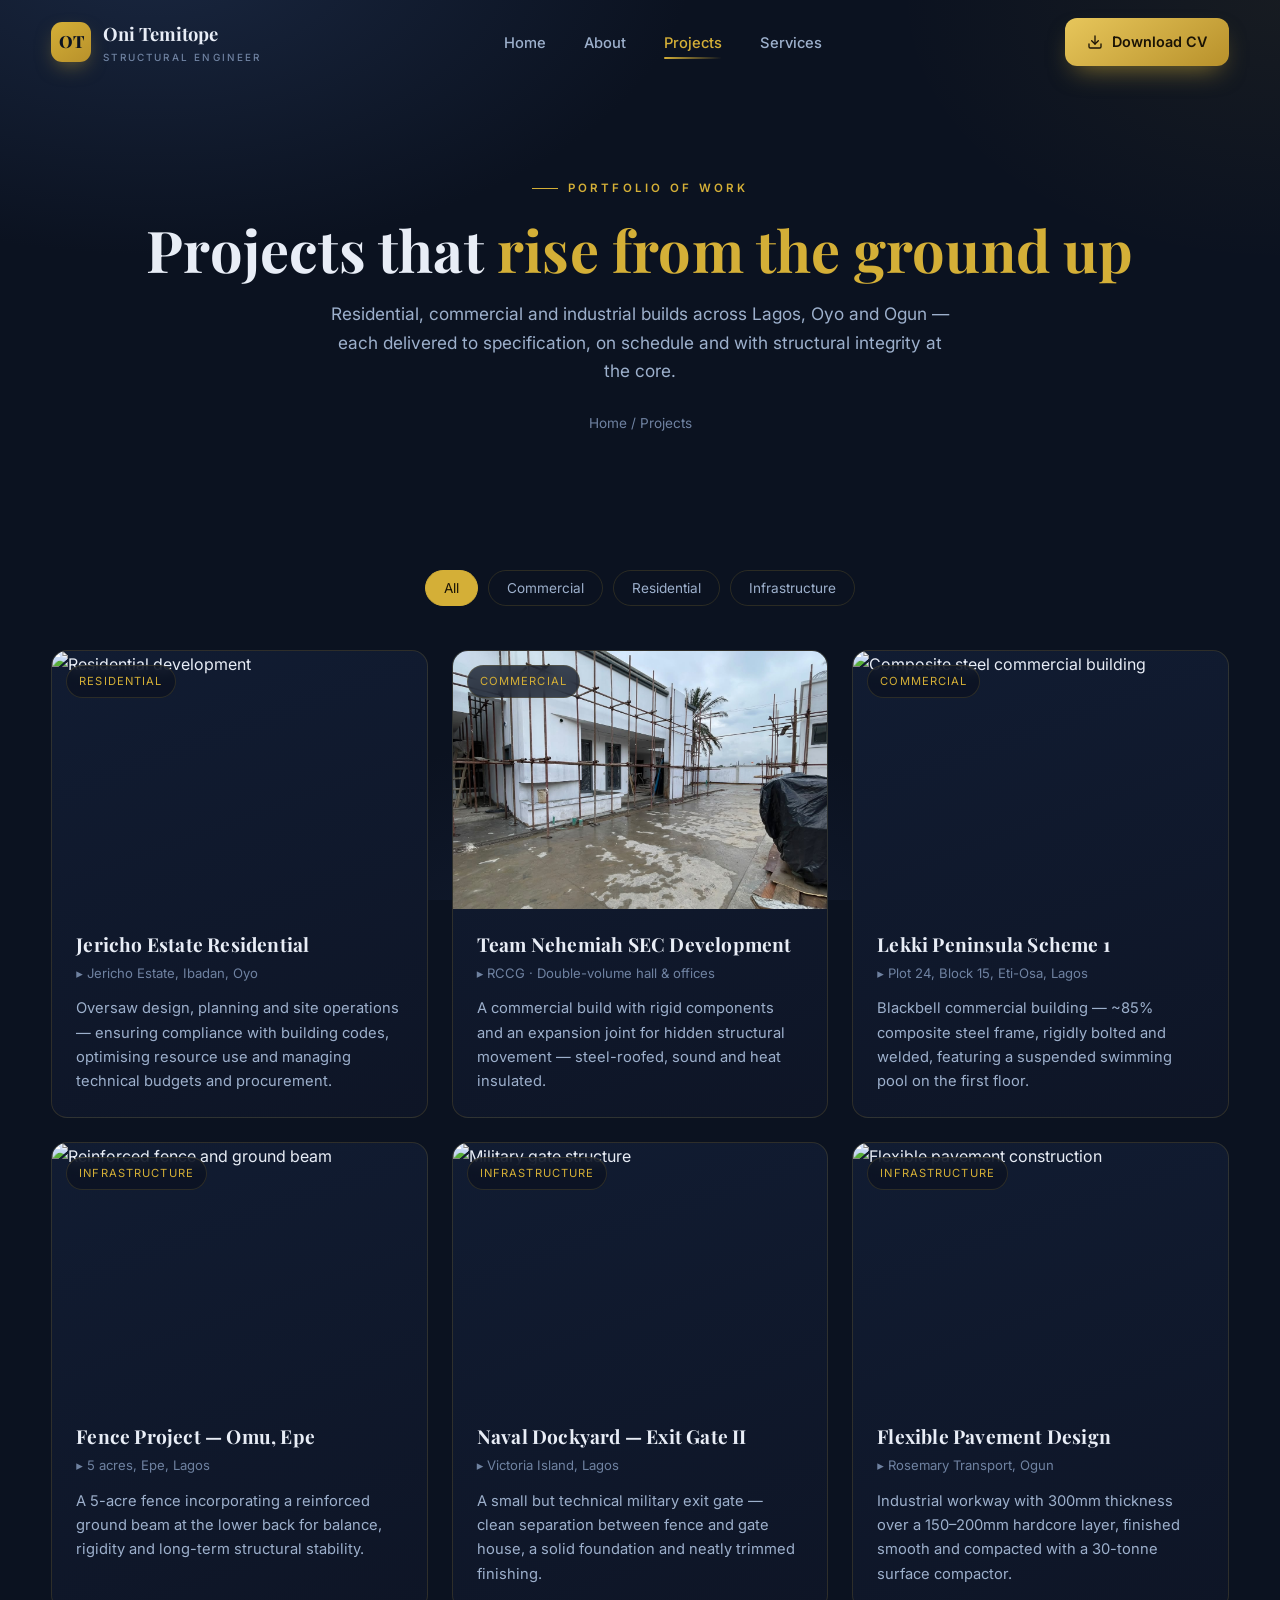
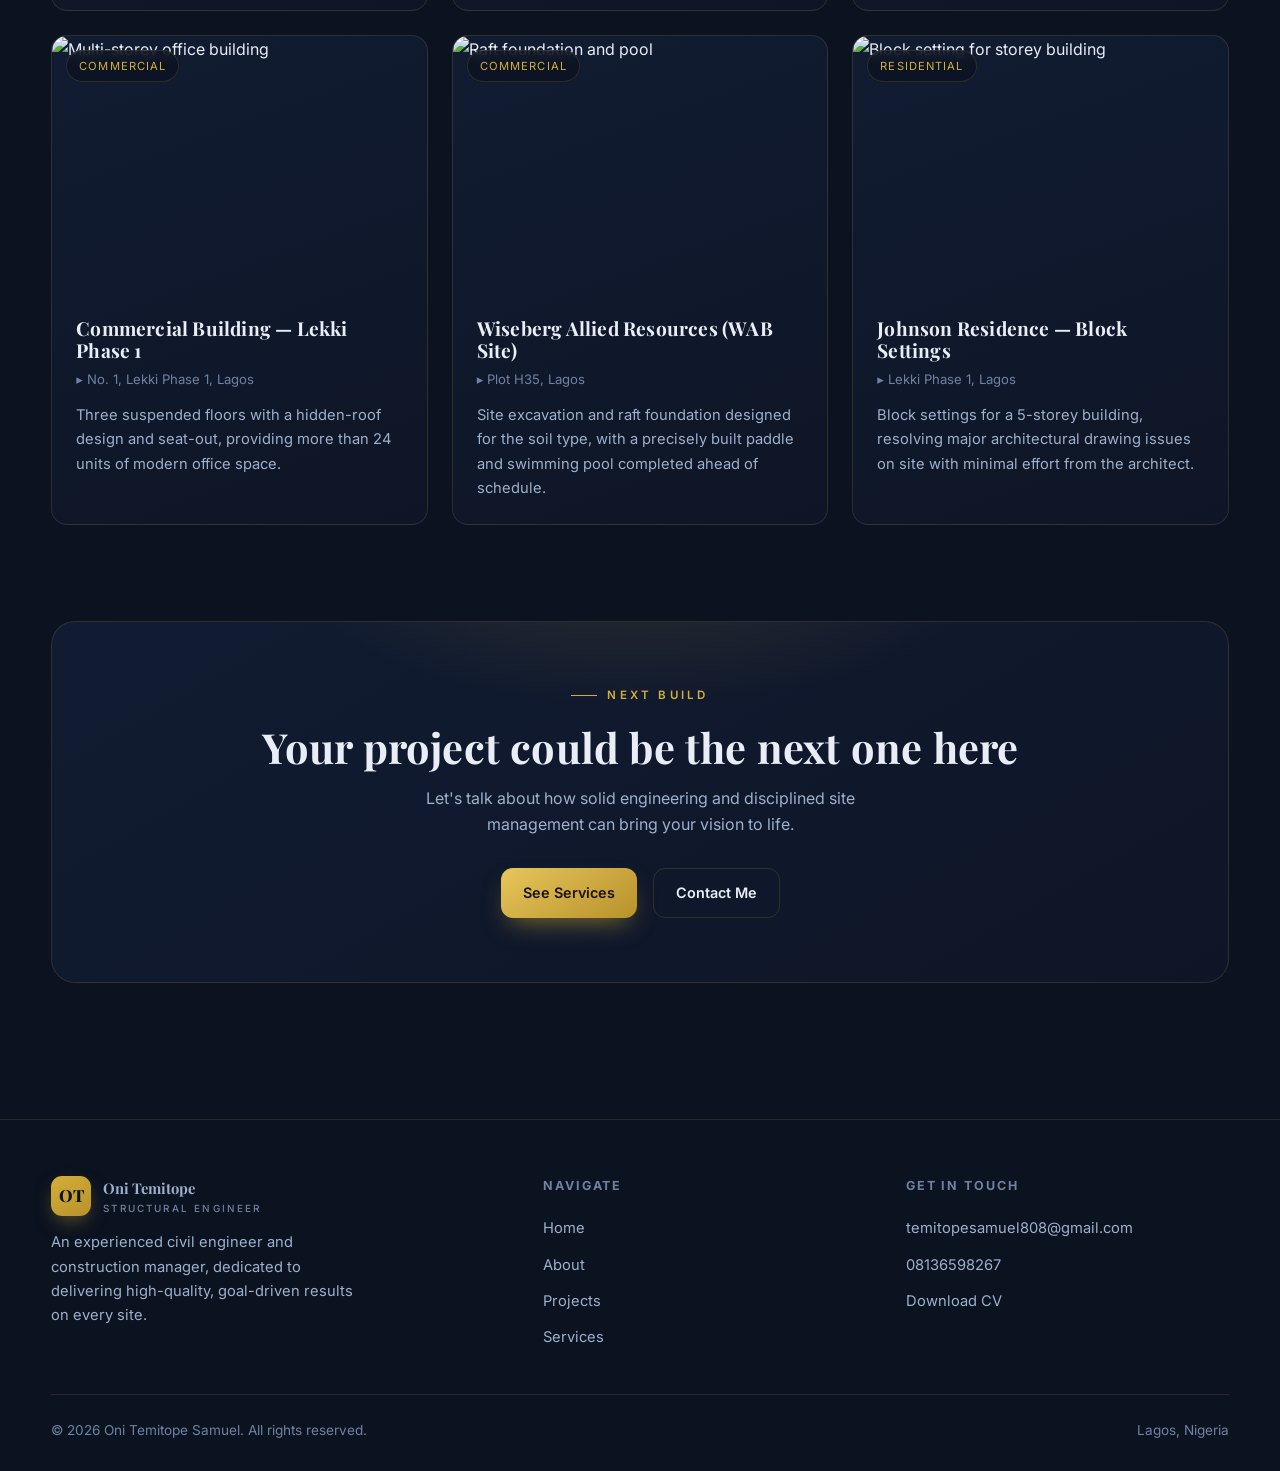
==== projects.html @ b6494498 "Initial commit" ====
<!DOCTYPE html>
<html lang="en">
<head>
<meta charset="UTF-8">
<meta name="viewport" content="width=device-width, initial-scale=1.0">
<title>Projects — Oni Temitope Samuel</title>
<meta name="description" content="Selected civil and structural engineering projects delivered by Oni Temitope Samuel across Lagos, Oyo and Ogun.">
<link rel="preconnect" href="https://fonts.googleapis.com">
<link rel="preconnect" href="https://fonts.gstatic.com" crossorigin>
<link href="https://fonts.googleapis.com/css2?family=Inter:wght@400;500;600;700&family=Playfair+Display:wght@600;700&display=swap" rel="stylesheet">
<link rel="stylesheet" href="css/style.css">
</head>
<body>

<header class="site-header">
  <div class="container nav">
    <a href="index.html" class="brand"><span class="mark">OT</span><span>Oni Temitope<small>Structural Engineer</small></span></a>
    <ul class="nav-links">
      <li><a href="index.html">Home</a></li>
      <li><a href="about.html">About</a></li>
      <li><a href="projects.html" class="active">Projects</a></li>
      <li><a href="services.html">Services</a></li>
    </ul>
    <div class="nav-cta">
      <a href="assets/Oni_Temitope_Samuel_CV.pdf" download class="btn btn-gold">
        <svg viewBox="0 0 24 24" fill="none" stroke="currentColor" stroke-width="2" stroke-linecap="round" stroke-linejoin="round"><path d="M21 15v4a2 2 0 0 1-2 2H5a2 2 0 0 1-2-2v-4"/><polyline points="7 10 12 15 17 10"/><line x1="12" y1="15" x2="12" y2="3"/></svg>
        <span class="btn-text">Download CV</span>
      </a>
      <button class="menu-toggle" aria-label="Menu"><svg viewBox="0 0 24 24" fill="none" stroke="currentColor" stroke-width="2" stroke-linecap="round"><line x1="3" y1="6" x2="21" y2="6"/><line x1="3" y1="12" x2="21" y2="12"/><line x1="3" y1="18" x2="21" y2="18"/></svg></button>
    </div>
  </div>
</header>

<!-- ===== Page hero ===== -->
<section class="page-hero">
  <div class="container reveal">
    <span class="eyebrow">Portfolio of Work</span>
    <h1>Projects that <span class="gold">rise from the ground up</span></h1>
    <p>Residential, commercial and industrial builds across Lagos, Oyo and Ogun — each delivered to specification, on schedule and with structural integrity at the core.</p>
    <div class="crumbs"><a href="index.html">Home</a> / Projects</div>
  </div>
</section>

<!-- ===== Filter + grid ===== -->
<section class="section" style="padding-top:10px">
  <div class="container">
    <div class="proj-filter reveal">
      <button class="active" data-filter="all">All</button>
      <button data-filter="commercial">Commercial</button>
      <button data-filter="residential">Residential</button>
      <button data-filter="infrastructure">Infrastructure</button>
    </div>

    <div class="proj-grid">
      <article class="proj reveal" data-cat="residential">
        <div class="thumb"><span class="cat">Residential</span><img src="https://images.unsplash.com/photo-1600585154340-be6161a56a0c?auto=format&fit=crop&w=700&q=80" alt="Residential development"></div>
        <div class="body">
          <h3>Jericho Estate Residential</h3>
          <div class="loc">▸ Jericho Estate, Ibadan, Oyo</div>
          <p>Oversaw design, planning and site operations — ensuring compliance with building codes, optimising resource use and managing technical budgets and procurement.</p>
        </div>
      </article>

      <article class="proj reveal" data-cat="commercial">
        <div class="thumb"><span class="cat">Commercial</span><img src="./assets/Prop3.jpeg" alt="Commercial hall development"></div>
        <div class="body">
          <h3>Team Nehemiah SEC Development</h3>
          <div class="loc">▸ RCCG · Double-volume hall &amp; offices</div>
          <p>A commercial build with rigid components and an expansion joint for hidden structural movement — steel-roofed, sound and heat insulated.</p>
        </div>
      </article>

      <article class="proj reveal" data-cat="commercial">
        <div class="thumb"><span class="cat">Commercial</span><img src="https://images.unsplash.com/photo-1479839672679-a46483c0e88c?auto=format&fit=crop&w=700&q=80" alt="Composite steel commercial building"></div>
        <div class="body">
          <h3>Lekki Peninsula Scheme 1</h3>
          <div class="loc">▸ Plot 24, Block 15, Eti-Osa, Lagos</div>
          <p>Blackbell commercial building — ~85% composite steel frame, rigidly bolted and welded, featuring a suspended swimming pool on the first floor.</p>
        </div>
      </article>

      <article class="proj reveal" data-cat="infrastructure">
        <div class="thumb"><span class="cat">Infrastructure</span><img src="https://images.unsplash.com/photo-1508450859948-4e04fabaa4ea?auto=format&fit=crop&w=700&q=80" alt="Reinforced fence and ground beam"></div>
        <div class="body">
          <h3>Fence Project — Omu, Epe</h3>
          <div class="loc">▸ 5 acres, Epe, Lagos</div>
          <p>A 5-acre fence incorporating a reinforced ground beam at the lower back for balance, rigidity and long-term structural stability.</p>
        </div>
      </article>

      <article class="proj reveal" data-cat="infrastructure">
        <div class="thumb"><span class="cat">Infrastructure</span><img src="https://images.unsplash.com/photo-1600585152220-90363fe7e115?auto=format&fit=crop&w=700&q=80" alt="Military gate structure"></div>
        <div class="body">
          <h3>Naval Dockyard — Exit Gate II</h3>
          <div class="loc">▸ Victoria Island, Lagos</div>
          <p>A small but technical military exit gate — clean separation between fence and gate house, a solid foundation and neatly trimmed finishing.</p>
        </div>
      </article>

      <article class="proj reveal" data-cat="infrastructure">
        <div class="thumb"><span class="cat">Infrastructure</span><img src="https://images.unsplash.com/photo-1621905251189-08b45d6a269e?auto=format&fit=crop&w=700&q=80" alt="Flexible pavement construction"></div>
        <div class="body">
          <h3>Flexible Pavement Design</h3>
          <div class="loc">▸ Rosemary Transport, Ogun</div>
          <p>Industrial workway with 300mm thickness over a 150–200mm hardcore layer, finished smooth and compacted with a 30-tonne surface compactor.</p>
        </div>
      </article>

      <article class="proj reveal" data-cat="commercial">
        <div class="thumb"><span class="cat">Commercial</span><img src="https://images.unsplash.com/photo-1497366216548-37526070297c?auto=format&fit=crop&w=700&q=80" alt="Multi-storey office building"></div>
        <div class="body">
          <h3>Commercial Building — Lekki Phase 1</h3>
          <div class="loc">▸ No. 1, Lekki Phase 1, Lagos</div>
          <p>Three suspended floors with a hidden-roof design and seat-out, providing more than 24 units of modern office space.</p>
        </div>
      </article>

      <article class="proj reveal" data-cat="commercial">
        <div class="thumb"><span class="cat">Commercial</span><img src="https://images.unsplash.com/photo-1541976076758-347942db1970?auto=format&fit=crop&w=700&q=80" alt="Raft foundation and pool"></div>
        <div class="body">
          <h3>Wiseberg Allied Resources (WAB Site)</h3>
          <div class="loc">▸ Plot H35, Lagos</div>
          <p>Site excavation and raft foundation designed for the soil type, with a precisely built paddle and swimming pool completed ahead of schedule.</p>
        </div>
      </article>

      <article class="proj reveal" data-cat="residential">
        <div class="thumb"><span class="cat">Residential</span><img src="https://images.unsplash.com/photo-1523217582562-09d0def993a6?auto=format&fit=crop&w=700&q=80" alt="Block setting for storey building"></div>
        <div class="body">
          <h3>Johnson Residence — Block Settings</h3>
          <div class="loc">▸ Lekki Phase 1, Lagos</div>
          <p>Block settings for a 5-storey building, resolving major architectural drawing issues on site with minimal effort from the architect.</p>
        </div>
      </article>
    </div>
  </div>
</section>

<!-- ===== CTA ===== -->
<section class="section" style="padding-top:0">
  <div class="container">
    <div class="cta-band reveal">
      <span class="eyebrow" style="justify-content:center;display:flex">Next Build</span>
      <h2>Your project could be the next one here</h2>
      <p>Let's talk about how solid engineering and disciplined site management can bring your vision to life.</p>
      <div class="cta-actions">
        <a href="services.html" class="btn btn-gold">See Services</a>
        <a href="mailto:temitopesamuel808@gmail.com" class="btn btn-ghost">Contact Me</a>
      </div>
    </div>
  </div>
</section>

<footer class="site-footer">
  <div class="container">
    <div class="footer-grid">
      <div class="footer-about">
        <a href="index.html" class="brand"><span class="mark">OT</span><span>Oni Temitope<small>Structural Engineer</small></span></a>
        <p>An experienced civil engineer and construction manager, dedicated to delivering high-quality, goal-driven results on every site.</p>
      </div>
      <div><h5>Navigate</h5><ul><li><a href="index.html">Home</a></li><li><a href="about.html">About</a></li><li><a href="projects.html">Projects</a></li><li><a href="services.html">Services</a></li></ul></div>
      <div><h5>Get in touch</h5><ul><li><a href="mailto:temitopesamuel808@gmail.com">temitopesamuel808@gmail.com</a></li><li><a href="tel:08136598267">08136598267</a></li><li><a href="assets/Oni_Temitope_Samuel_CV.pdf" download>Download CV</a></li></ul></div>
    </div>
    <div class="footer-bottom"><span>&copy; <span class="year"></span> Oni Temitope Samuel. All rights reserved.</span><span>Lagos, Nigeria</span></div>
  </div>
</footer>

<script src="js/main.js"></script>
</body>
</html>
---- css/style.css ----
:root{
  --slate-900:#0b1220;
  --slate-850:#0e1526;
  --slate-800:#111c32;
  --slate-700:#17233d;
  --slate-600:#1f2f4d;
  --line:rgba(212,175,55,.16);
  --gold:#d4af37;
  --gold-soft:#e7c65b;
  --gold-deep:#b8912b;
  --text:#e8edf6;
  --muted:#9db0cc;
  --muted-2:#6f82a1;
  --white:#ffffff;
  --radius:16px;
  --shadow:0 20px 50px -20px rgba(0,0,0,.7);
  --maxw:1180px;
  --ease:cubic-bezier(.22,.61,.36,1);
}
*{margin:0;padding:0;box-sizing:border-box}
html{scroll-behavior:smooth}
body{
  font-family:'Inter',system-ui,-apple-system,Segoe UI,Roboto,Helvetica,Arial,sans-serif;
  background:var(--slate-900);
  color:var(--text);
  line-height:1.65;
  overflow-x:hidden;
  -webkit-font-smoothing:antialiased;
}
body::before{
  content:"";position:fixed;inset:0;z-index:-2;
  background:
    radial-gradient(900px 500px at 12% -5%,rgba(31,47,77,.7),transparent 60%),
    radial-gradient(700px 480px at 100% 0%,rgba(212,175,55,.06),transparent 55%),
    radial-gradient(800px 600px at 50% 120%,rgba(23,35,61,.8),transparent 60%),
    var(--slate-900);
}
h1,h2,h3,h4{font-family:'Playfair Display',Georgia,serif;font-weight:700;line-height:1.15;letter-spacing:.2px}
a{text-decoration:none;color:inherit}
img{max-width:100%;display:block}
.container{width:min(var(--maxw),92%);margin-inline:auto}
.gold{color:var(--gold)}
.section{padding:96px 0}
.eyebrow{
  display:inline-flex;align-items:center;gap:10px;
  font-family:'Inter',sans-serif;font-size:.72rem;font-weight:600;
  letter-spacing:.28em;text-transform:uppercase;color:var(--gold);
  margin-bottom:18px;
}
.eyebrow::before{content:"";width:26px;height:1px;background:var(--gold)}
.section-title{font-size:clamp(1.8rem,4vw,2.7rem);margin-bottom:16px}
.section-lead{color:var(--muted);max-width:640px;font-size:1.02rem}

/* ---------- Header ---------- */
.site-header{
  position:fixed;top:0;left:0;right:0;z-index:100;
  transition:background .4s var(--ease),backdrop-filter .4s,border-color .4s,padding .4s;
  border-bottom:1px solid transparent;padding:18px 0;
}
.site-header.scrolled{
  background:rgba(11,18,32,.82);backdrop-filter:blur(14px);
  border-bottom:1px solid var(--line);padding:12px 0;
}
.nav{display:flex;align-items:center;justify-content:space-between;gap:24px}
.brand{display:flex;align-items:center;gap:12px;font-family:'Playfair Display',serif;font-weight:700;font-size:1.15rem}
.brand .mark{
  width:40px;height:40px;border-radius:11px;display:grid;place-items:center;
  background:linear-gradient(145deg,var(--gold),var(--gold-deep));
  color:var(--slate-900);font-weight:800;font-size:1.05rem;
  box-shadow:0 8px 20px -6px rgba(212,175,55,.5);
}
.brand small{display:block;font-family:'Inter',sans-serif;font-weight:500;font-size:.62rem;letter-spacing:.22em;text-transform:uppercase;color:var(--muted-2)}
.nav-links{display:flex;align-items:center;gap:6px;list-style:none}
.nav-links a{
  position:relative;padding:9px 16px;font-size:.92rem;font-weight:500;color:var(--muted);
  border-radius:10px;transition:color .25s;
}
.nav-links a:hover{color:var(--text)}
.nav-links a.active{color:var(--gold)}
.nav-links a.active::after{
  content:"";position:absolute;left:16px;right:16px;bottom:2px;height:2px;
  background:linear-gradient(90deg,var(--gold),transparent);border-radius:2px;
}
.nav-cta{display:flex;align-items:center;gap:14px}
.btn{
  display:inline-flex;align-items:center;gap:9px;cursor:pointer;border:none;
  font-family:'Inter',sans-serif;font-weight:600;font-size:.9rem;
  padding:12px 22px;border-radius:12px;transition:transform .25s var(--ease),box-shadow .3s,background .3s;
}
.btn svg{width:16px;height:16px}
.btn-gold{background:linear-gradient(145deg,var(--gold-soft),var(--gold-deep));color:#1a1305;box-shadow:0 12px 26px -10px rgba(212,175,55,.6)}
.btn-gold:hover{transform:translateY(-2px);box-shadow:0 18px 36px -12px rgba(212,175,55,.75)}
.btn-ghost{background:transparent;color:var(--text);border:1px solid var(--line)}
.btn-ghost:hover{border-color:var(--gold);color:var(--gold);transform:translateY(-2px)}
.menu-toggle{display:none;background:none;border:none;color:var(--text);cursor:pointer;padding:6px}
.menu-toggle svg{width:26px;height:26px}

/* ---------- Hero ---------- */
.hero {
  position: relative;
  padding: 180px 0 110px;
  overflow: hidden;
  /* Set the structural site image as the section background */
  background: url("https://images.unsplash.com/photo-1541888946425-d81bb19240f5?auto=format&fit=crop&w=1920&q=80") center/cover no-repeat;
}

/* Dark overlay to ensure text contrast over the background image */
.hero::before {
  content: "";
  position: absolute;
  inset: 0;
  background: rgba(11, 18, 32, 0.85); 
  z-index: 1;
}

.hero-grid {
  position: relative;
  z-index: 2;
  display: grid;
  grid-template-columns: 1.15fr .85fr;
  gap: 56px;
  align-items: center;
}

.hero h1 { font-size: clamp(2.4rem, 6vw, 4.2rem); margin-bottom: 22px; }
.hero h1 .line { display: block; }
.hero-lead { color: var(--muted); font-size: 1.1rem; max-width: 520px; margin-bottom: 34px; }
.hero-actions { display: flex; flex-wrap: wrap; gap: 16px; margin-bottom: 40px; }
.hero-stats { display: flex; gap: 38px; flex-wrap: wrap; }
.stat .num { font-family: 'Playfair Display', serif; font-size: 2rem; color: var(--gold); line-height: 1; }
.stat .lbl { font-size: .8rem; color: var(--muted-2); letter-spacing: .05em; margin-top: 4px; }

.hero-visual { position: relative; }
.hero-card {
  position: relative;
  border-radius: 20px;
  overflow: hidden;
  border: 1px solid var(--line);
  box-shadow: var(--shadow);
  aspect-ratio: 4/5;
  background: rgba(11, 18, 32, 0.4); /* Placeholder visual container */
}

.hero-card img {
  width: 100%;
  height: 100%;
  object-fit: cover;
  filter: saturate(1.05) contrast(1.02);
}

.hero-card::after {
  content: "";
  position: absolute;
  inset: 0;
  background: linear-gradient(180deg, transparent 40%, rgba(11, 18, 32, .75));
}

.hero-badge {
  position: absolute;
  bottom: 22px;
  left: 22px;
  right: 22px;
  z-index: 2;
  background: rgba(11, 18, 32, .6);
  backdrop-filter: blur(8px);
  border: 1px solid var(--line);
  border-radius: 14px;
  padding: 16px 18px;
  display: flex;
  align-items: center;
  gap: 14px;
}

.hero-badge .dot {
  width: 10px;
  height: 10px;
  border-radius: 50%;
  background: var(--gold);
  box-shadow: 0 0 0 4px rgba(212, 175, 55, .2);
}

.hero-badge b { font-family: 'Playfair Display', serif; }
.hero-badge span { font-size: .8rem; color: var(--muted); }

.hero-float {
  position: absolute;
  top: -18px;
  right: -14px;
  background: linear-gradient(145deg, var(--gold-soft), var(--gold-deep));
  color: #1a1305;
  padding: 14px 18px;
  border-radius: 14px;
  font-weight: 700;
  box-shadow: 0 16px 30px -12px rgba(212, 175, 55, .6);
  z-index: 3;
}

.hero-float small {
  display: block;
  font-family: 'Inter';
  font-weight: 600;
  font-size: .62rem;
  letter-spacing: .15em;
  text-transform: uppercase;
  opacity: .75;
}

.page-hero { padding: 170px 0 90px; text-align: center; position: relative; }
.page-hero .eyebrow { justify-content: center; }
.page-hero h1 { font-size: clamp(2.2rem, 5.5vw, 3.6rem); margin-bottom: 18px; }
.page-hero p { color: var(--muted); max-width: 620px; margin: 0 auto; font-size: 1.08rem; }
.crumbs { margin-top: 26px; font-size: .85rem; color: var(--muted-2); }
.crumbs a:hover { color: var(--gold); }
/* ---------- Gallery ---------- */
.gallery{display:grid;grid-template-columns:repeat(4,1fr);gap:16px;margin-top:44px}
.gallery figure{position:relative;border-radius:14px;overflow:hidden;border:1px solid var(--line);cursor:pointer}
.gallery figure img{width:100%;height:100%;object-fit:cover;transition:transform .6s var(--ease)}
.gallery figure:hover img{transform:scale(1.08)}
.gallery figure::after{content:"";position:absolute;inset:0;background:linear-gradient(180deg,transparent 45%,rgba(11,18,32,.82))}
.gallery figcaption{position:absolute;left:16px;bottom:14px;z-index:2;font-size:.85rem;font-weight:600}
.gallery figcaption small{display:block;font-weight:400;color:var(--gold);font-size:.7rem;letter-spacing:.12em;text-transform:uppercase}
.gallery .tall{grid-row:span 2}
.gallery .wide{grid-column:span 2}

/* ---------- Feature cards ---------- */
.feature-head{display:flex;justify-content:space-between;align-items:flex-end;gap:24px;flex-wrap:wrap}
.grid-3{display:grid;grid-template-columns:repeat(3,1fr);gap:24px;margin-top:44px}
.grid-2{display:grid;grid-template-columns:repeat(2,1fr);gap:24px;margin-top:44px}
.card{
  background:linear-gradient(160deg,var(--slate-800),var(--slate-850));
  border:1px solid var(--line);border-radius:var(--radius);padding:30px;
  transition:transform .35s var(--ease),border-color .35s,box-shadow .35s;position:relative;overflow:hidden;
}
.card::before{content:"";position:absolute;top:0;left:0;right:0;height:2px;background:linear-gradient(90deg,var(--gold),transparent);opacity:0;transition:opacity .35s}
.card:hover{transform:translateY(-6px);border-color:rgba(212,175,55,.4);box-shadow:var(--shadow)}
.card:hover::before{opacity:1}
.card .ic{width:52px;height:52px;border-radius:13px;display:grid;place-items:center;background:rgba(212,175,55,.1);border:1px solid var(--line);margin-bottom:20px}
.card .ic svg{width:26px;height:26px;stroke:var(--gold)}
.card h3{font-size:1.25rem;margin-bottom:10px}
.card p{color:var(--muted);font-size:.95rem}
.card .num-tag{font-family:'Playfair Display',serif;font-size:2.4rem;color:rgba(212,175,55,.25);position:absolute;top:18px;right:24px}

/* ---------- About ---------- */
.about-split{display:grid;grid-template-columns:.9fr 1.1fr;gap:56px;align-items:center}
.about-img{position:relative;border-radius:20px;overflow:hidden;border:1px solid var(--line);box-shadow:var(--shadow)}
.about-img img{width:100%;aspect-ratio:3/4;object-fit:cover}
.about-frame{position:absolute;inset:16px;border:1px solid rgba(212,175,55,.35);border-radius:14px;pointer-events:none}
.timeline{position:relative;margin-top:44px;padding-left:30px}
.timeline::before{content:"";position:absolute;left:7px;top:6px;bottom:6px;width:2px;background:linear-gradient(180deg,var(--gold),transparent)}
.tl-item{position:relative;padding-bottom:32px}
.tl-item:last-child{padding-bottom:0}
.tl-item::before{content:"";position:absolute;left:-30px;top:5px;width:16px;height:16px;border-radius:50%;background:var(--slate-900);border:3px solid var(--gold)}
.tl-item .role{font-family:'Playfair Display',serif;font-size:1.15rem}
.tl-item .org{color:var(--gold);font-size:.9rem;font-weight:600;margin:2px 0 2px}
.tl-item .date{color:var(--muted-2);font-size:.8rem;letter-spacing:.05em;margin-bottom:8px}
.tl-item p{color:var(--muted);font-size:.93rem}
.skill-list{list-style:none;margin-top:24px;display:grid;gap:18px}
.skill-list li{}
.skill-list .top{display:flex;justify-content:space-between;font-size:.9rem;margin-bottom:7px}
.skill-list .top b{font-weight:600}
.skill-list .top span{color:var(--gold)}
.bar{height:7px;border-radius:6px;background:var(--slate-700);overflow:hidden}
.bar i{display:block;height:100%;border-radius:6px;background:linear-gradient(90deg,var(--gold-deep),var(--gold-soft));width:0;transition:width 1.3s var(--ease)}
.tag-row{display:flex;flex-wrap:wrap;gap:10px;margin-top:22px}
.tag{padding:8px 15px;border-radius:20px;background:rgba(212,175,55,.08);border:1px solid var(--line);font-size:.82rem;color:var(--muted)}

/* ---------- Projects ---------- */
.proj-filter{display:flex;flex-wrap:wrap;gap:10px;margin-top:36px;justify-content:center}
.proj-filter button{background:transparent;border:1px solid var(--line);color:var(--muted);padding:9px 18px;border-radius:22px;font-size:.85rem;cursor:pointer;font-family:'Inter';transition:all .25s}
.proj-filter button.active,.proj-filter button:hover{background:var(--gold);color:#1a1305;border-color:var(--gold)}
.proj-grid{display:grid;grid-template-columns:repeat(3,1fr);gap:24px;margin-top:44px}
.proj{background:linear-gradient(160deg,var(--slate-800),var(--slate-850));border:1px solid var(--line);border-radius:var(--radius);overflow:hidden;transition:transform .35s var(--ease),box-shadow .35s,border-color .35s}
.proj:hover{transform:translateY(-6px);box-shadow:var(--shadow);border-color:rgba(212,175,55,.4)}
.proj .thumb{position:relative;aspect-ratio:16/11;overflow:hidden}
.proj .thumb img{width:100%;height:100%;object-fit:cover;transition:transform .6s var(--ease)}
.proj:hover .thumb img{transform:scale(1.08)}
.proj .thumb .cat{position:absolute;top:14px;left:14px;background:rgba(11,18,32,.75);backdrop-filter:blur(6px);border:1px solid var(--line);color:var(--gold);font-size:.7rem;letter-spacing:.1em;text-transform:uppercase;padding:6px 12px;border-radius:20px}
.proj .body{padding:24px}
.proj h3{font-size:1.2rem;margin-bottom:8px}
.proj .loc{color:var(--muted-2);font-size:.82rem;display:flex;align-items:center;gap:6px;margin-bottom:12px}
.proj p{color:var(--muted);font-size:.92rem}

/* ---------- CTA band ---------- */
.cta-band{position:relative;border-radius:24px;overflow:hidden;padding:64px 48px;text-align:center;border:1px solid var(--line);background:linear-gradient(150deg,var(--slate-800),var(--slate-850))}
.cta-band::before{content:"";position:absolute;inset:0;background:radial-gradient(600px 260px at 50% -20%,rgba(212,175,55,.14),transparent 60%)}
.cta-band>*{position:relative}
.cta-band h2{font-size:clamp(1.8rem,4vw,2.6rem);margin-bottom:14px}
.cta-band p{color:var(--muted);max-width:520px;margin:0 auto 30px}
.cta-actions{display:flex;gap:16px;justify-content:center;flex-wrap:wrap}

/* ---------- Contact ---------- */
.contact-grid{display:grid;grid-template-columns:repeat(3,1fr);gap:20px;margin-top:44px}
.contact-card{background:linear-gradient(160deg,var(--slate-800),var(--slate-850));border:1px solid var(--line);border-radius:var(--radius);padding:28px;text-align:center}
.contact-card .ic{width:52px;height:52px;border-radius:50%;display:grid;place-items:center;background:rgba(212,175,55,.1);margin:0 auto 16px}
.contact-card .ic svg{width:24px;height:24px;stroke:var(--gold)}
.contact-card h4{font-family:'Inter';font-size:.78rem;letter-spacing:.15em;text-transform:uppercase;color:var(--muted-2);margin-bottom:8px}
.contact-card a,.contact-card p{color:var(--text);font-size:.95rem;word-break:break-word}
.contact-card a:hover{color:var(--gold)}

/* ---------- Footer ---------- */
.site-footer{border-top:1px solid var(--line);padding:56px 0 30px;margin-top:40px}
.footer-grid{display:grid;grid-template-columns:1.4fr 1fr 1fr;gap:40px}
.footer-grid h5{font-family:'Inter';font-size:.78rem;letter-spacing:.15em;text-transform:uppercase;color:var(--muted-2);margin-bottom:18px}
.footer-grid ul{list-style:none;display:grid;gap:10px}
.footer-grid a{color:var(--muted);font-size:.92rem}
.footer-grid a:hover{color:var(--gold)}
.footer-about p{color:var(--muted);font-size:.92rem;max-width:320px;margin-top:14px}
.footer-bottom{display:flex;justify-content:space-between;align-items:center;gap:16px;flex-wrap:wrap;margin-top:44px;padding-top:24px;border-top:1px solid var(--line);color:var(--muted-2);font-size:.85rem}

/* ---------- Reveal animation ---------- */
.reveal{opacity:0;transform:translateY(28px);transition:opacity .7s var(--ease),transform .7s var(--ease)}
.reveal.in{opacity:1;transform:none}

/* ---------- Lightbox ---------- */
.lightbox{position:fixed;inset:0;z-index:200;background:rgba(6,10,18,.94);display:none;align-items:center;justify-content:center;padding:30px}
.lightbox.open{display:flex}
.lightbox img{max-width:92%;max-height:88%;border-radius:14px;border:1px solid var(--line)}
.lightbox .close{position:absolute;top:24px;right:30px;color:var(--text);background:none;border:none;font-size:2rem;cursor:pointer}

/* ---------- Responsive ---------- */
@media(max-width:960px){
  .hero-grid,.about-split{grid-template-columns:1fr;gap:40px}
  .hero-visual{max-width:420px;margin:0 auto}
  .grid-3,.proj-grid,.contact-grid,.gallery{grid-template-columns:repeat(2,1fr)}
  .footer-grid{grid-template-columns:1fr 1fr}
  .nav-links{
    position:fixed;inset:0 0 0 auto;width:min(300px,80%);flex-direction:column;
    align-items:flex-start;gap:6px;background:var(--slate-850);padding:100px 24px 40px;
    border-left:1px solid var(--line);transform:translateX(105%);transition:transform .4s var(--ease);z-index:99;
  }
  .nav-links.open{transform:none}
  .nav-links a{width:100%;font-size:1.05rem;padding:12px 14px}
  .menu-toggle{display:block;z-index:101}
  .nav-cta .btn-text{display:none}
}
@media(max-width:560px){
  .section{padding:70px 0}
  .grid-3,.grid-2,.proj-grid,.contact-grid,.gallery,.footer-grid{grid-template-columns:1fr}
  .gallery .wide,.gallery .tall{grid-column:auto;grid-row:auto}
  .hero-stats{gap:24px}
  .cta-band{padding:44px 24px}
}
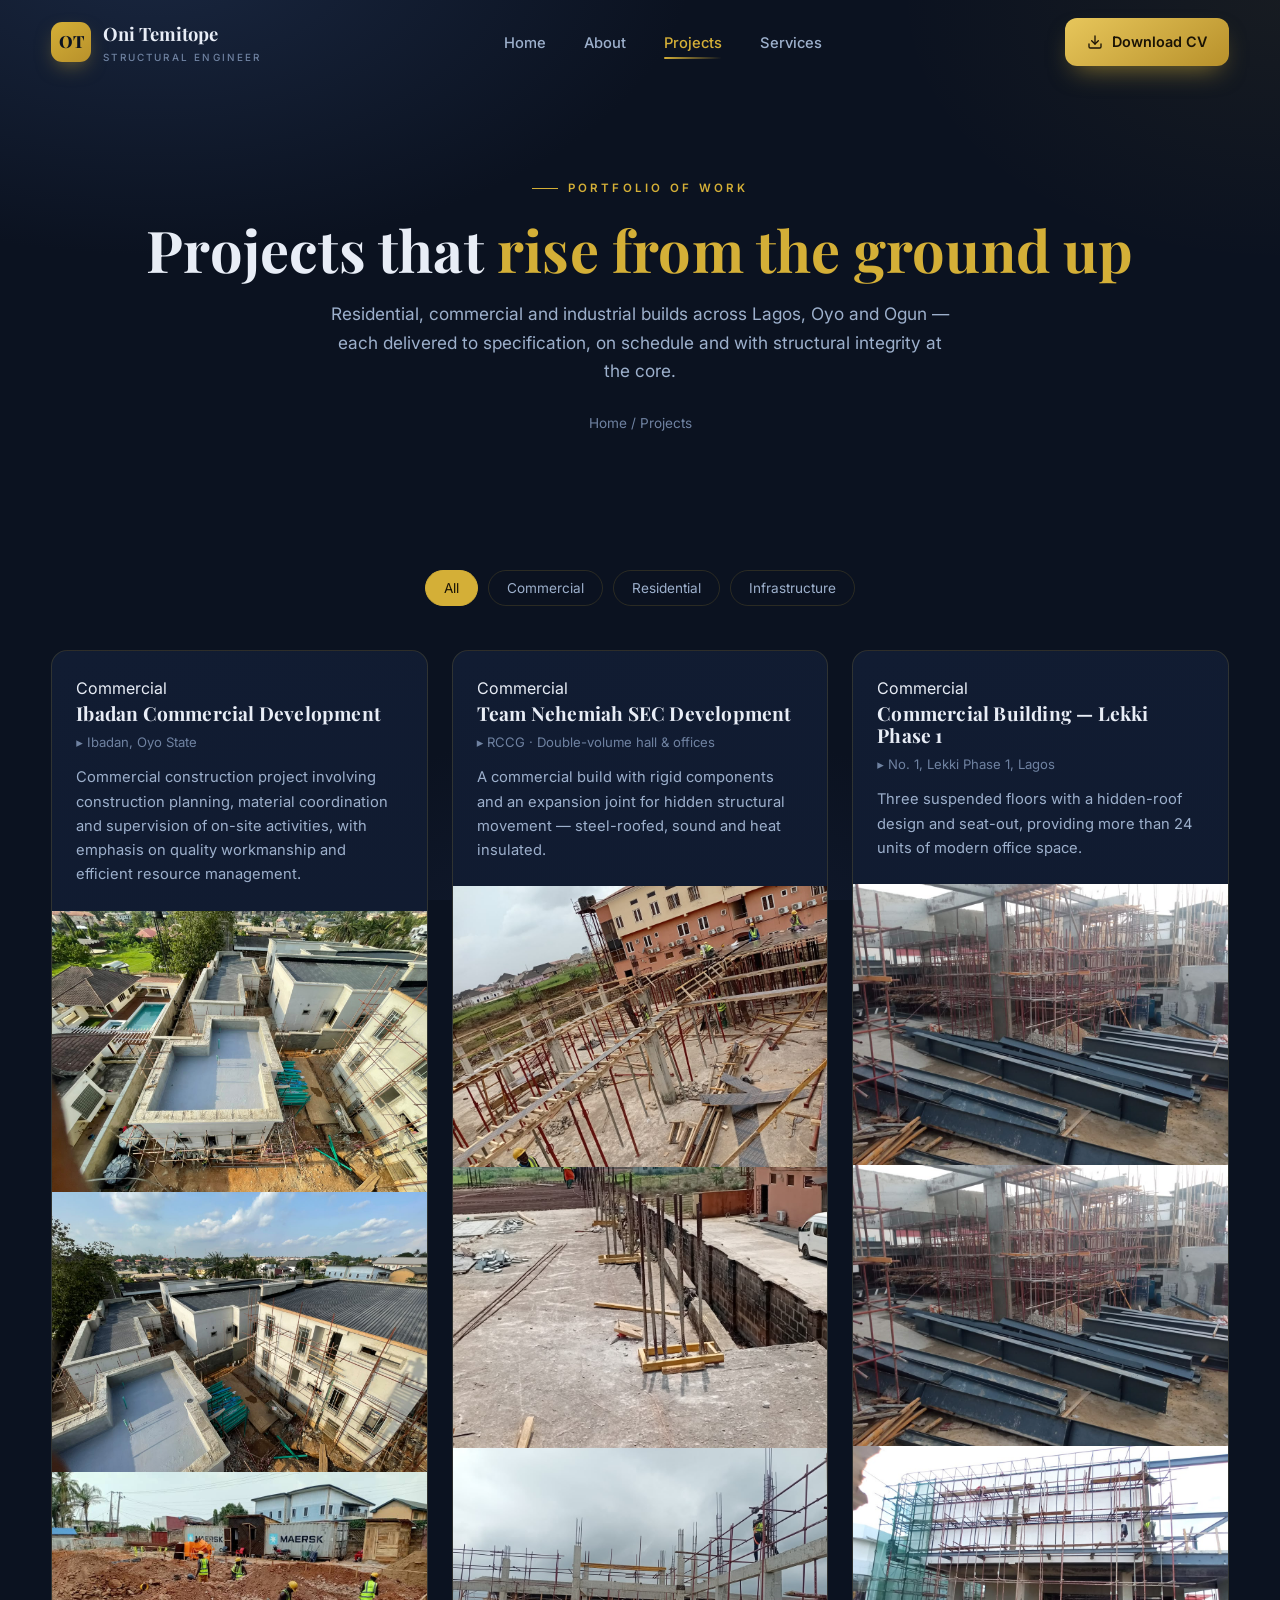
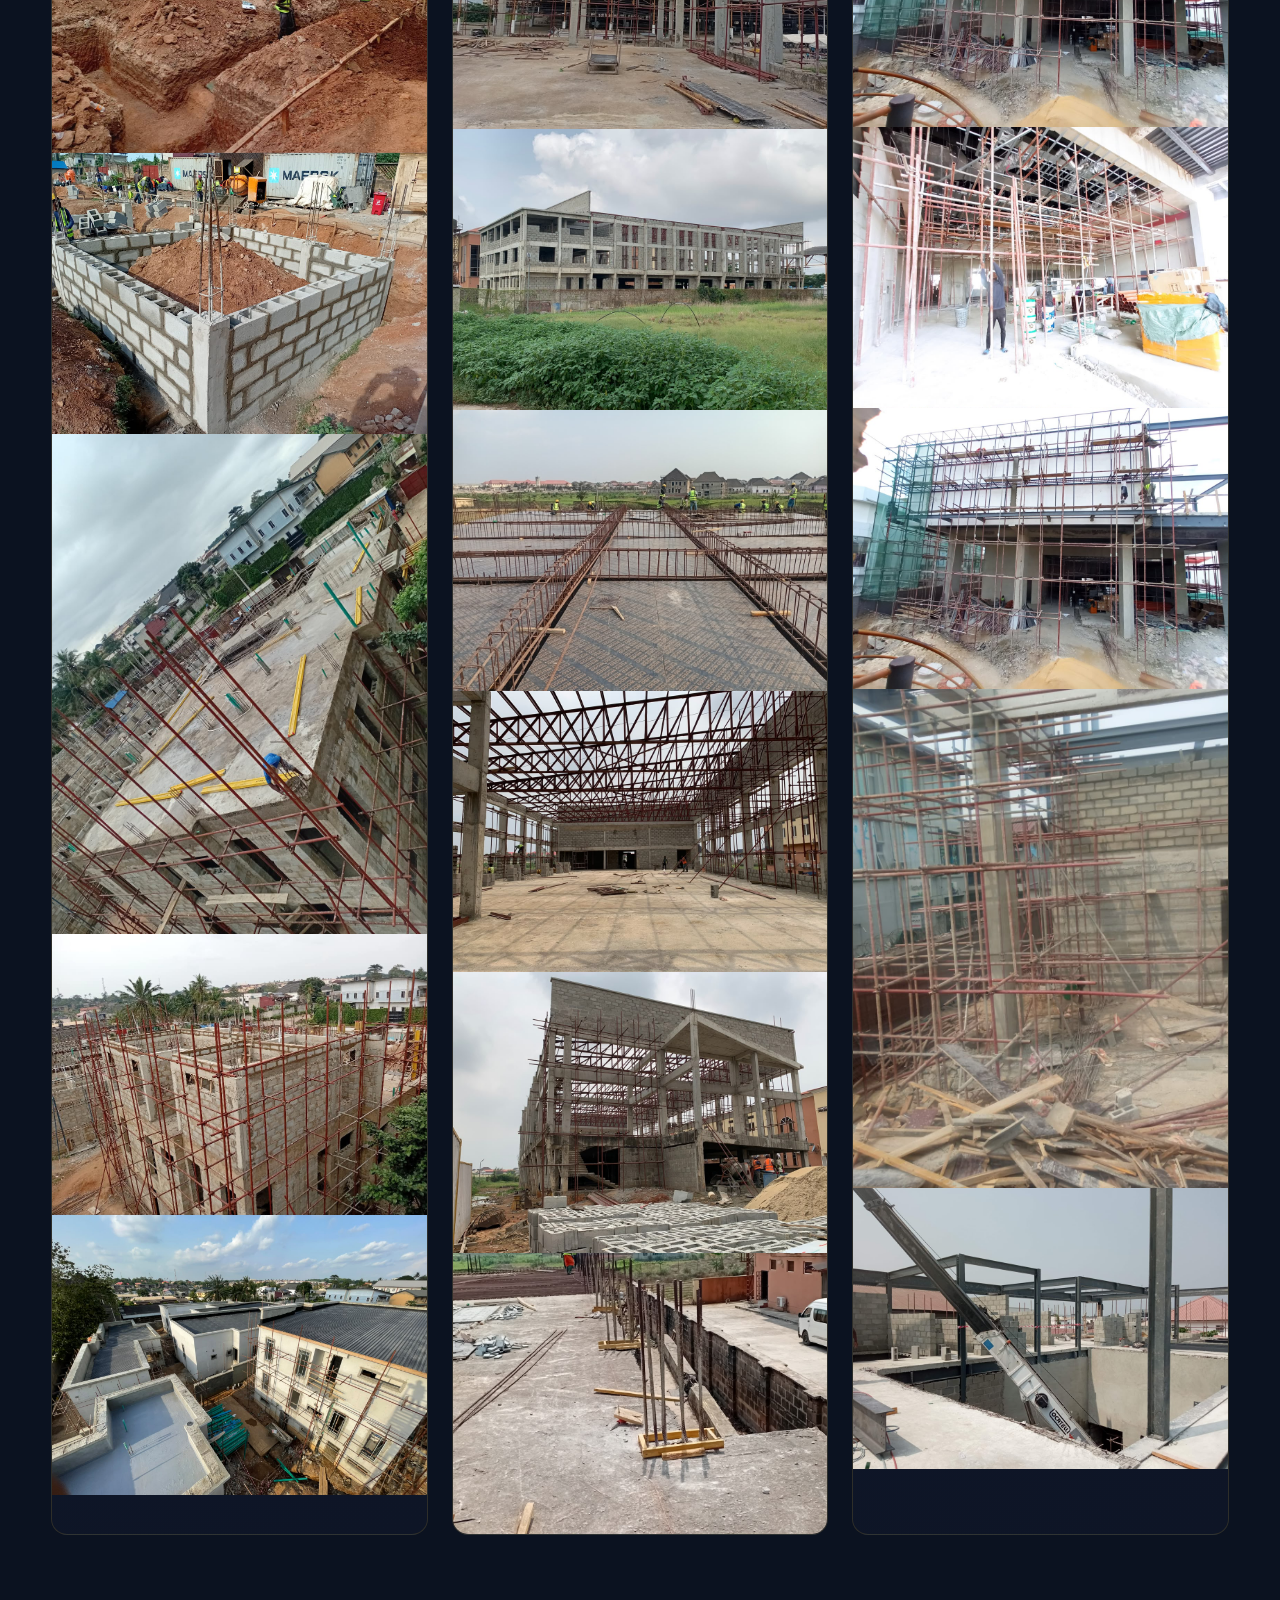
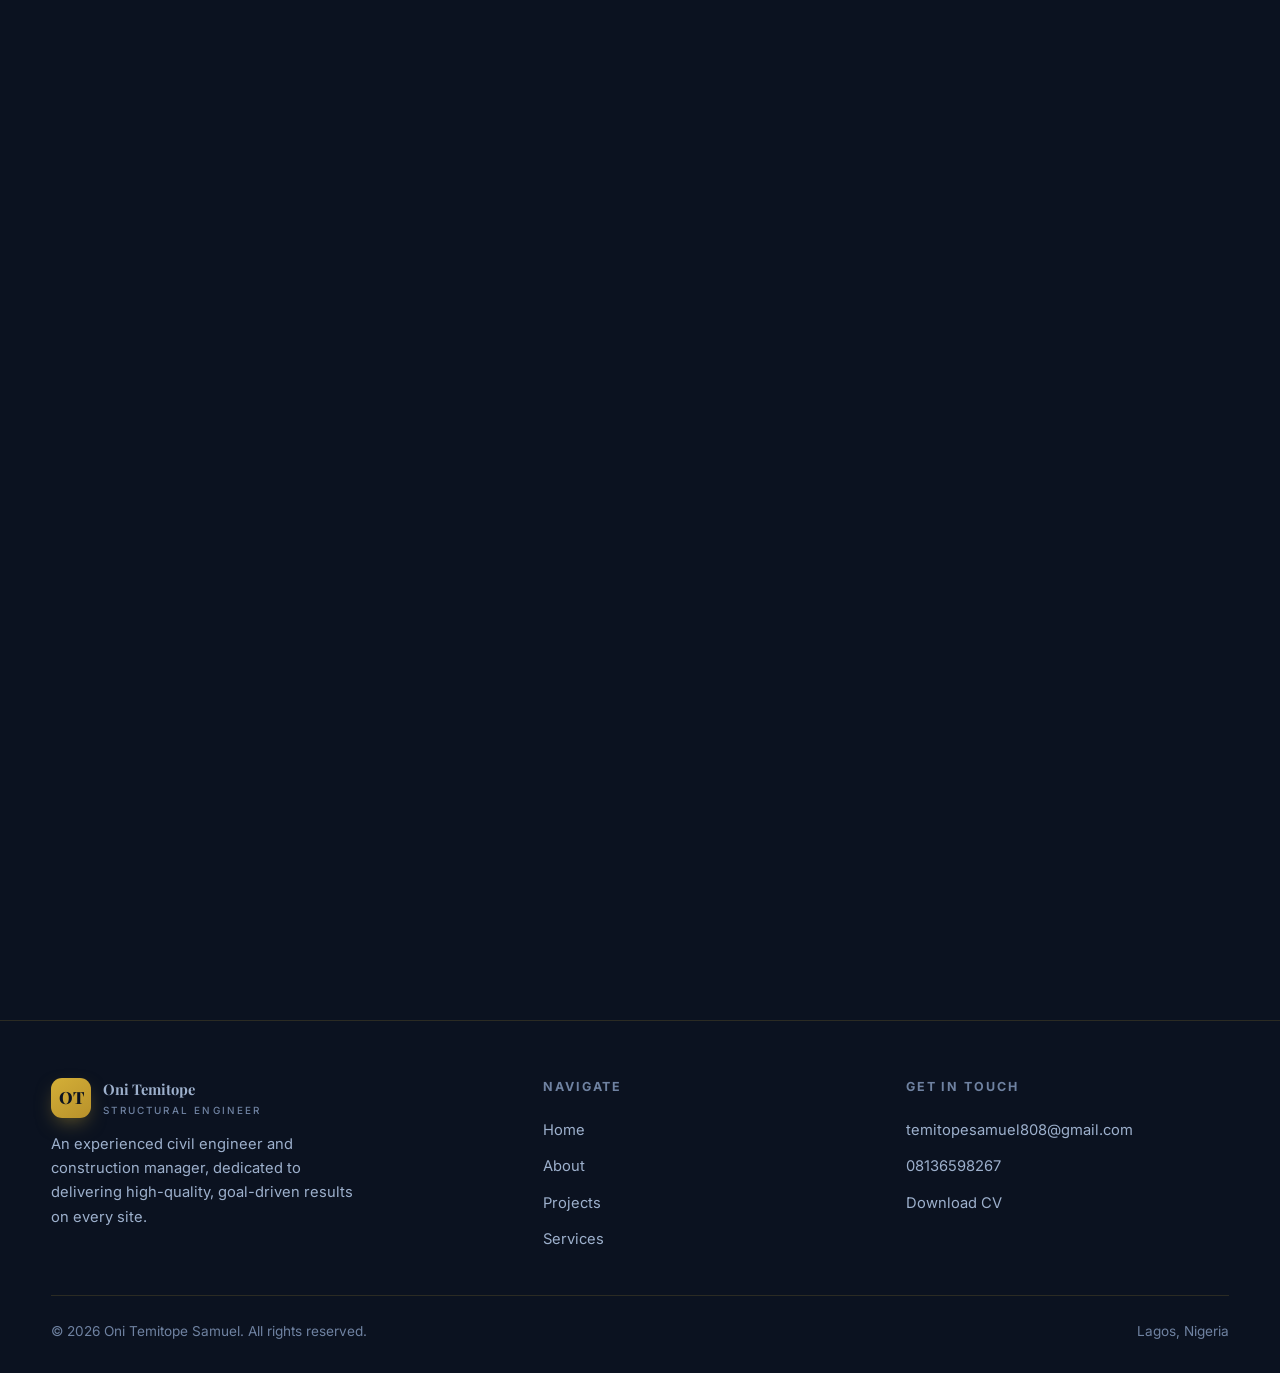
==== commit 89614848: "Update portfolio projects and images" ====
--- a/projects.html
+++ b/projects.html
@@ -31,7 +31,7 @@
   </div>
 </header>
 
-<!-- ===== Page hero ===== -->
+ 
 <section class="page-hero">
   <div class="container reveal">
     <span class="eyebrow">Portfolio of Work</span>
@@ -52,77 +52,152 @@
     </div>
 
     <div class="proj-grid">
-      <article class="proj reveal" data-cat="residential">
-        <div class="thumb"><span class="cat">Residential</span><img src="https://images.unsplash.com/photo-1600585154340-be6161a56a0c?auto=format&fit=crop&w=700&q=80" alt="Residential development"></div>
+<article class="proj reveal" data-cat="commercial">
+<div class="body">
+    <span class="cat">Commercial</span>
+
+    <h3>Ibadan Commercial Development</h3>
+
+    <div class="loc">▸ Ibadan, Oyo State</div>
+
+    <p>
+      Commercial construction project involving construction planning,
+      material coordination and supervision of on-site activities, with
+      emphasis on quality workmanship and efficient resource management.
+    </p>
+  </div>
+
+  <div class="project-gallery">
+
+    <img src="assets/ibadan project/WhatsApp Image 2026-09-19 at 17.24.32.jpeg"
+         alt="Ibadan Commercial Development">
+
+    <img src="assets/ibadan project/WhatsApp Image 2026-09-19 at 17.24.33.jpeg"
+         alt="Ibadan Commercial Development">
+
+    <img src="assets/ibadan project/WhatsApp Image 2026-09-19 at 19.13.45.jpeg"
+         alt="Ibadan Commercial Development">
+
+     <img src="assets/ibadan project/WhatsApp Image 2026-09-19 at 19.13.44.jpeg"
+         alt="Ibadan Commercial Development">
+
+     <img src="assets/ibadan project/WhatsApp Image 2026-09-19 at 19.13.42.jpeg"
+         alt="Ibadan Commercial Development">
+
+     <img src="assets/ibadan project/WhatsApp Image 2026-09-19 at 19.13.41.jpeg"
+         alt="Ibadan Commercial Development">
+
+    <img src="assets/ibadan project/WhatsApp Image 2026-09-19 at 17.24.33.jpeg"
+         alt="Ibadan Commercial Development">
+
+  </div>
+
+</article>
+
+      
+ <article class="proj reveal" data-cat="commercial">
+
+  <div class="body">
+    <span class="cat">Commercial</span>
+
+    <h3>Team Nehemiah SEC Development</h3>
+
+    <div class="loc">▸ RCCG · Double-volume hall &amp; offices</div>
+
+    <p>
+      A commercial build with rigid components and an expansion joint for
+      hidden structural movement — steel-roofed, sound and heat insulated.
+    </p>
+  </div>
+
+  <div class="project-gallery">
+
+    <img src="./assets/Nehemiah project/WhatsApp Image 2026-09-19 at 17.22.25.jpeg"
+         alt="Team Nehemiah SEC Development">
+
+    <img src="./assets/Nehemiah project/WhatsApp Image 2026-09-19 at 17.22.21.jpeg"
+         alt="Team Nehemiah SEC Development">
+
+    <img src="./assets/Nehemiah project/WhatsApp Image 2026-09-19 at 17.22.22.jpeg"
+         alt="Team Nehemiah SEC Development">
+
+    <img src="./assets/Nehemiah project/WhatsApp Image 2026-09-19 at 17.22.23 (1).jpeg"
+         alt="Team Nehemiah SEC Development">
+
+    <img src="./assets/Nehemiah project/WhatsApp Image 2026-09-19 at 17.22.24 (1).jpeg"
+         alt="Team Nehemiah SEC Development">
+
+          <img src="./assets/Nehemiah project/WhatsApp Image 2026-09-19 at 17.22.18.jpeg"
+         alt="Team Nehemiah SEC Development">
+
+          <img src="./assets/Nehemiah project/WhatsApp Image 2026-09-19 at 17.22.21 (2).jpeg"
+         alt="Team Nehemiah SEC Development">
+
+          <img src="./assets/Nehemiah project/WhatsApp Image 2026-09-19 at 17.22.21.jpeg"
+         alt="Team Nehemiah SEC Development">
+
+  </div>
+
+</article>
+
+ 
+<article class="proj reveal" data-cat="commercial">
+  <div class="body">
+    <span class="cat">Commercial</span>
+
+    <h3>Commercial Building — Lekki Phase 1</h3>
+
+    <div class="loc">▸ No. 1, Lekki Phase 1, Lagos</div>
+
+    <p>
+      Three suspended floors with a hidden-roof design and seat-out,
+      providing more than 24 units of modern office space.
+    </p>
+  </div>
+
+  <div class="project-gallery">
+       <img src="./assets/lekki composite commecrial building/WhatsApp Image 2026-09-19 at 17.24.05.jpeg"
+         alt="Commercial Building — Lekki Phase 1">
+
+           <img src="./assets/lekki composite commecrial building/WhatsApp Image 2026-09-19 at 17.24.05.jpeg"
+         alt="Commercial Building — Lekki Phase 1">
+
+           <img src="./assets/lekki composite commecrial building/WhatsApp Image 2026-09-19 at 17.24.04 (2).jpeg"
+         alt="Commercial Building — Lekki Phase 1">
+         
+
+    <img src="./assets/lekki composite commecrial building/WhatsApp Image 2026-09-19 at 17.24.04.jpeg"
+         alt="Commercial Building — Lekki Phase 1">
+
+    <img src="./assets/lekki composite commecrial building/WhatsApp Image 2026-09-19 at 17.24.04 (2).jpeg"
+         alt="Commercial Building — Lekki Phase 1">
+
+           <img src="./assets/lekki composite commecrial building/WhatsApp Image 2026-09-19 at 17.24.04 (1).jpeg"
+         alt="Commercial Building — Lekki Phase 1">
+
+    <img src="./assets/lekki composite commecrial building/WhatsApp Image 2026-09-19 at 17.24.03.jpeg"
+         alt="Commercial Building — Lekki Phase 1">
+  </div>
+</article>
+
+ <article class="proj reveal" data-cat="infrastructure">
+        <div class="thumb"><span class="cat">Infrastructure</span><img src="./assets/infrastructure.jpg"></div>
         <div class="body">
-          <h3>Jericho Estate Residential</h3>
-          <div class="loc">▸ Jericho Estate, Ibadan, Oyo</div>
-          <p>Oversaw design, planning and site operations — ensuring compliance with building codes, optimising resource use and managing technical budgets and procurement.</p>
+          <h3>Perimeter Fence & Ground Beam</h3>
+          <div class="loc">▸ Omu, Epe, Lagos State</div>
+          <p>Construction of a 5-acre perimeter fence incorporating a reinforced ground beam at the lower section to improve rigidity, balance and long-term structural stability.</p>
         </div>
       </article>
-
-      <article class="proj reveal" data-cat="commercial">
-        <div class="thumb"><span class="cat">Commercial</span><img src="./assets/Prop3.jpeg" alt="Commercial hall development"></div>
+       
+      <article class="proj reveal" data-cat="infrastructure">
+        <div class="thumb"><span class="cat">Infrastructure</span><img src="./assets/infrastructures.jpg"></div>
         <div class="body">
-          <h3>Team Nehemiah SEC Development</h3>
-          <div class="loc">▸ RCCG · Double-volume hall &amp; offices</div>
-          <p>A commercial build with rigid components and an expansion joint for hidden structural movement — steel-roofed, sound and heat insulated.</p>
+          <h3>Estate Road & Culvert Works</h3>
+          <div class="loc">▸ Ibadan, Oyo State</div>
+          <p>Infrastructure works involving road formation, culvert installation and surface preparation to improve accessibility and provide effective drainage throughout the development.</p>
         </div>
       </article>
-
-      <article class="proj reveal" data-cat="commercial">
-        <div class="thumb"><span class="cat">Commercial</span><img src="https://images.unsplash.com/photo-1479839672679-a46483c0e88c?auto=format&fit=crop&w=700&q=80" alt="Composite steel commercial building"></div>
-        <div class="body">
-          <h3>Lekki Peninsula Scheme 1</h3>
-          <div class="loc">▸ Plot 24, Block 15, Eti-Osa, Lagos</div>
-          <p>Blackbell commercial building — ~85% composite steel frame, rigidly bolted and welded, featuring a suspended swimming pool on the first floor.</p>
-        </div>
-      </article>
-
-      <article class="proj reveal" data-cat="infrastructure">
-        <div class="thumb"><span class="cat">Infrastructure</span><img src="https://images.unsplash.com/photo-1508450859948-4e04fabaa4ea?auto=format&fit=crop&w=700&q=80" alt="Reinforced fence and ground beam"></div>
-        <div class="body">
-          <h3>Fence Project — Omu, Epe</h3>
-          <div class="loc">▸ 5 acres, Epe, Lagos</div>
-          <p>A 5-acre fence incorporating a reinforced ground beam at the lower back for balance, rigidity and long-term structural stability.</p>
-        </div>
-      </article>
-
-      <article class="proj reveal" data-cat="infrastructure">
-        <div class="thumb"><span class="cat">Infrastructure</span><img src="https://images.unsplash.com/photo-1600585152220-90363fe7e115?auto=format&fit=crop&w=700&q=80" alt="Military gate structure"></div>
-        <div class="body">
-          <h3>Naval Dockyard — Exit Gate II</h3>
-          <div class="loc">▸ Victoria Island, Lagos</div>
-          <p>A small but technical military exit gate — clean separation between fence and gate house, a solid foundation and neatly trimmed finishing.</p>
-        </div>
-      </article>
-
-      <article class="proj reveal" data-cat="infrastructure">
-        <div class="thumb"><span class="cat">Infrastructure</span><img src="https://images.unsplash.com/photo-1621905251189-08b45d6a269e?auto=format&fit=crop&w=700&q=80" alt="Flexible pavement construction"></div>
-        <div class="body">
-          <h3>Flexible Pavement Design</h3>
-          <div class="loc">▸ Rosemary Transport, Ogun</div>
-          <p>Industrial workway with 300mm thickness over a 150–200mm hardcore layer, finished smooth and compacted with a 30-tonne surface compactor.</p>
-        </div>
-      </article>
-
-      <article class="proj reveal" data-cat="commercial">
-        <div class="thumb"><span class="cat">Commercial</span><img src="https://images.unsplash.com/photo-1497366216548-37526070297c?auto=format&fit=crop&w=700&q=80" alt="Multi-storey office building"></div>
-        <div class="body">
-          <h3>Commercial Building — Lekki Phase 1</h3>
-          <div class="loc">▸ No. 1, Lekki Phase 1, Lagos</div>
-          <p>Three suspended floors with a hidden-roof design and seat-out, providing more than 24 units of modern office space.</p>
-        </div>
-      </article>
-
-      <article class="proj reveal" data-cat="commercial">
-        <div class="thumb"><span class="cat">Commercial</span><img src="https://images.unsplash.com/photo-1541976076758-347942db1970?auto=format&fit=crop&w=700&q=80" alt="Raft foundation and pool"></div>
-        <div class="body">
-          <h3>Wiseberg Allied Resources (WAB Site)</h3>
-          <div class="loc">▸ Plot H35, Lagos</div>
-          <p>Site excavation and raft foundation designed for the soil type, with a precisely built paddle and swimming pool completed ahead of schedule.</p>
-        </div>
-      </article>
+       
 
       <article class="proj reveal" data-cat="residential">
         <div class="thumb"><span class="cat">Residential</span><img src="https://images.unsplash.com/photo-1523217582562-09d0def993a6?auto=format&fit=crop&w=700&q=80" alt="Block setting for storey building"></div>
@@ -132,6 +207,9 @@
           <p>Block settings for a 5-storey building, resolving major architectural drawing issues on site with minimal effort from the architect.</p>
         </div>
       </article>
+       
+
+
     </div>
   </div>
 </section>
--- a/css/style.css
+++ b/css/style.css
@@ -255,7 +255,7 @@
 .tl-item .date{color:var(--muted-2);font-size:.8rem;letter-spacing:.05em;margin-bottom:8px}
 .tl-item p{color:var(--muted);font-size:.93rem}
 .skill-list{list-style:none;margin-top:24px;display:grid;gap:18px}
-.skill-list li{}
+.skill-list li
 .skill-list .top{display:flex;justify-content:space-between;font-size:.9rem;margin-bottom:7px}
 .skill-list .top b{font-weight:600}
 .skill-list .top span{color:var(--gold)}
@@ -339,4 +339,5 @@
   .gallery .wide,.gallery .tall{grid-column:auto;grid-row:auto}
   .hero-stats{gap:24px}
   .cta-band{padding:44px 24px}
-}+}
+ 
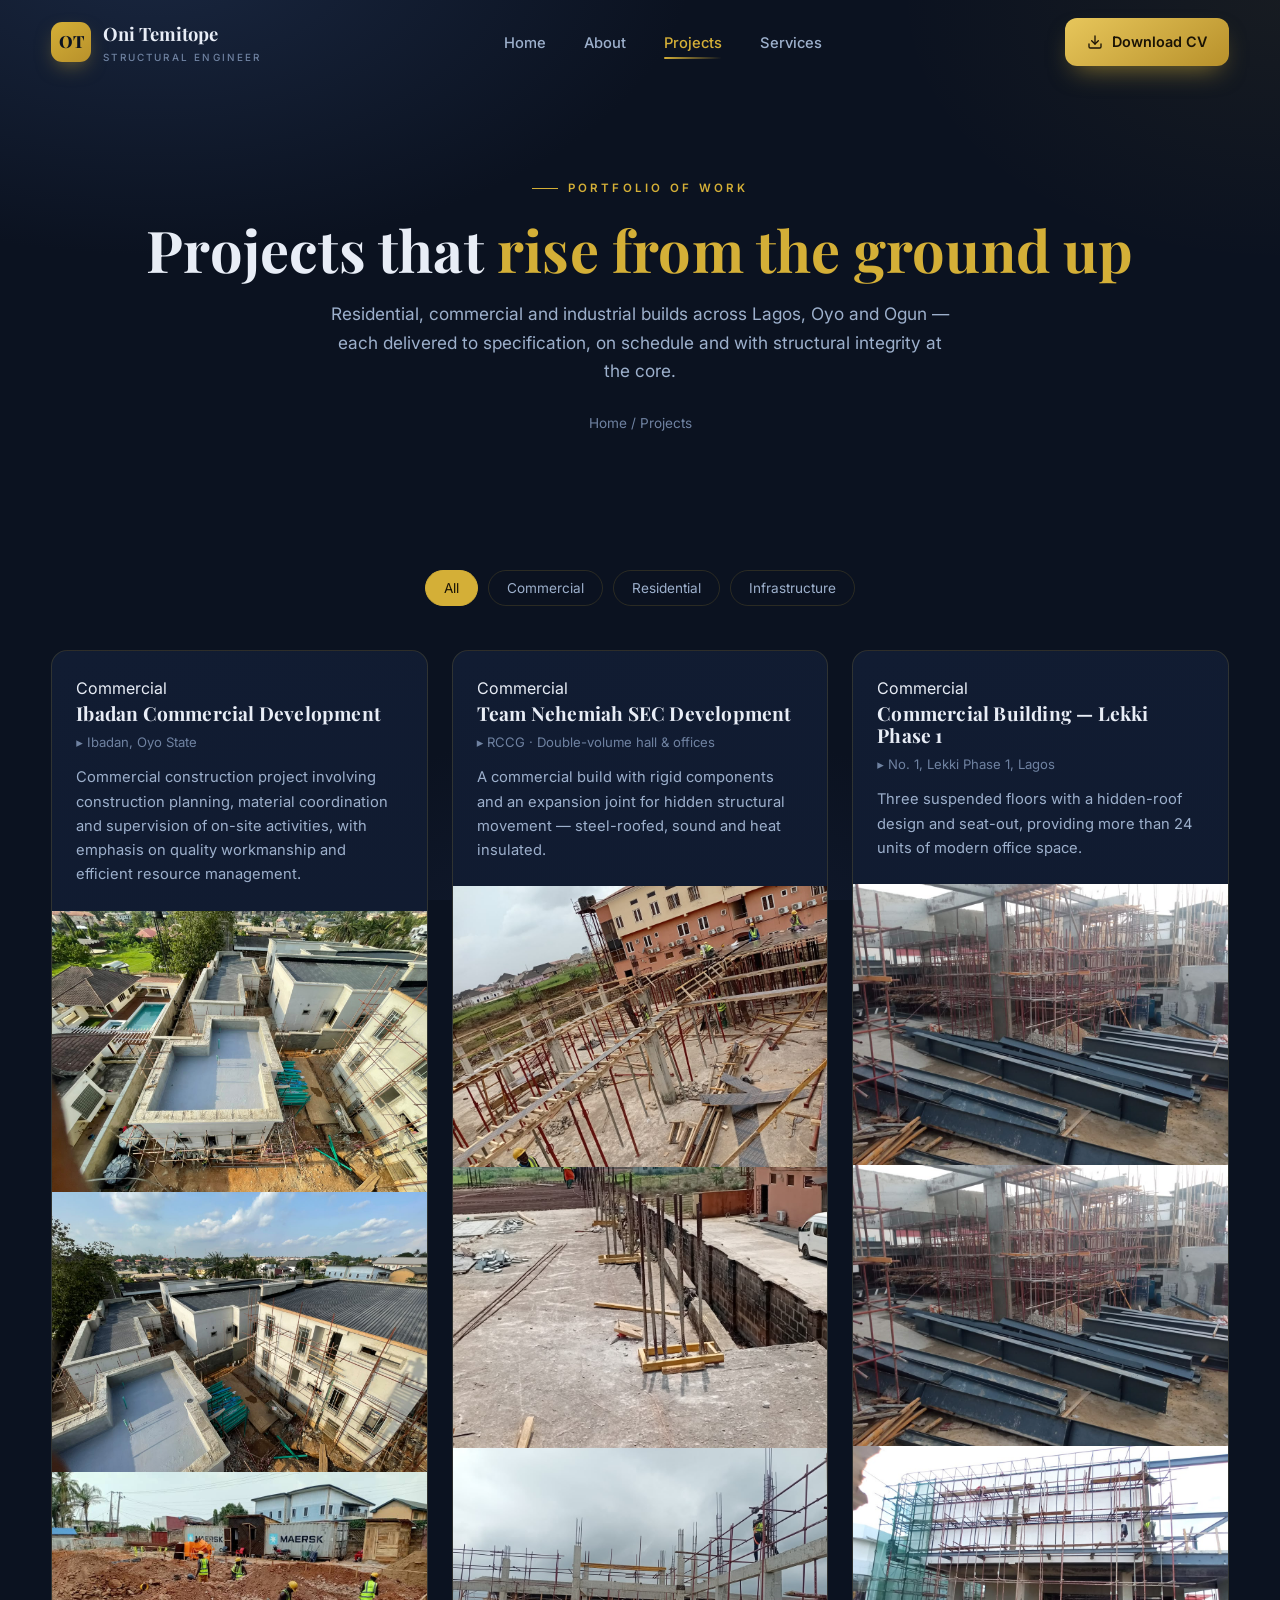
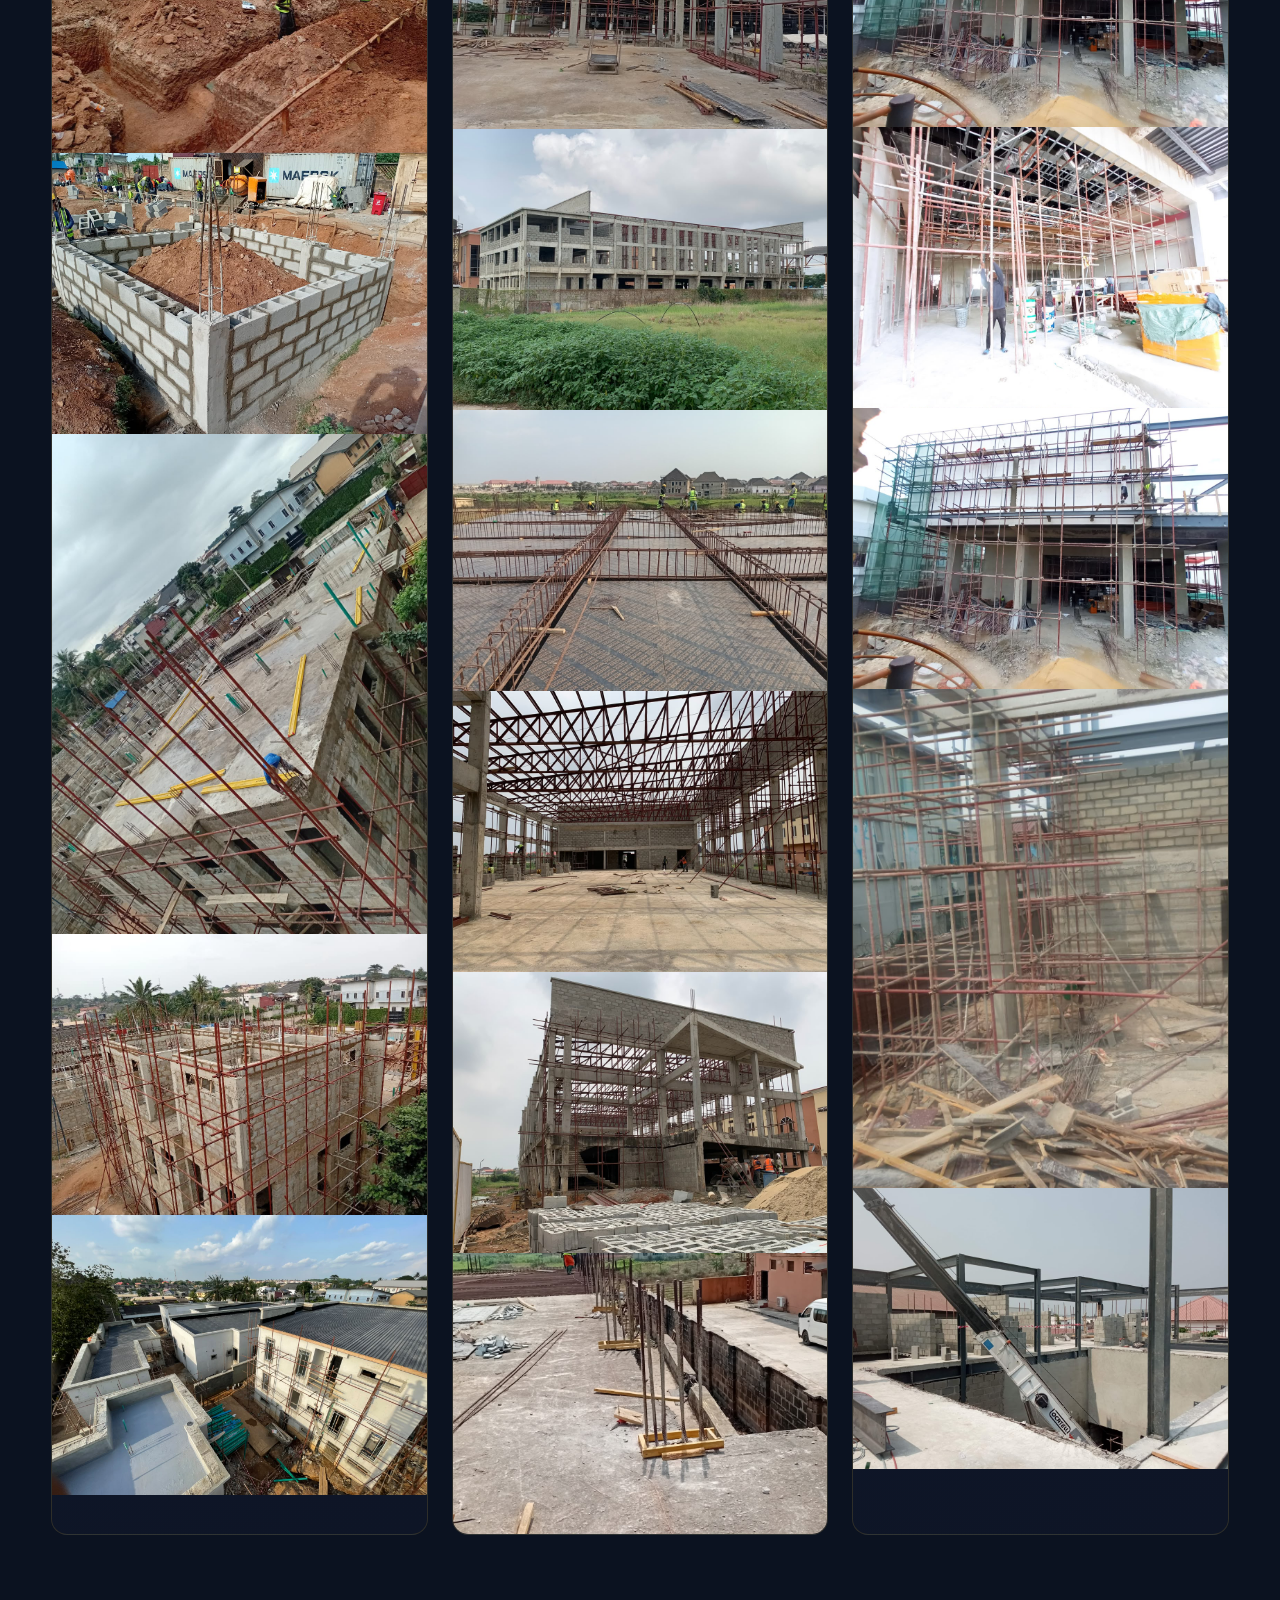
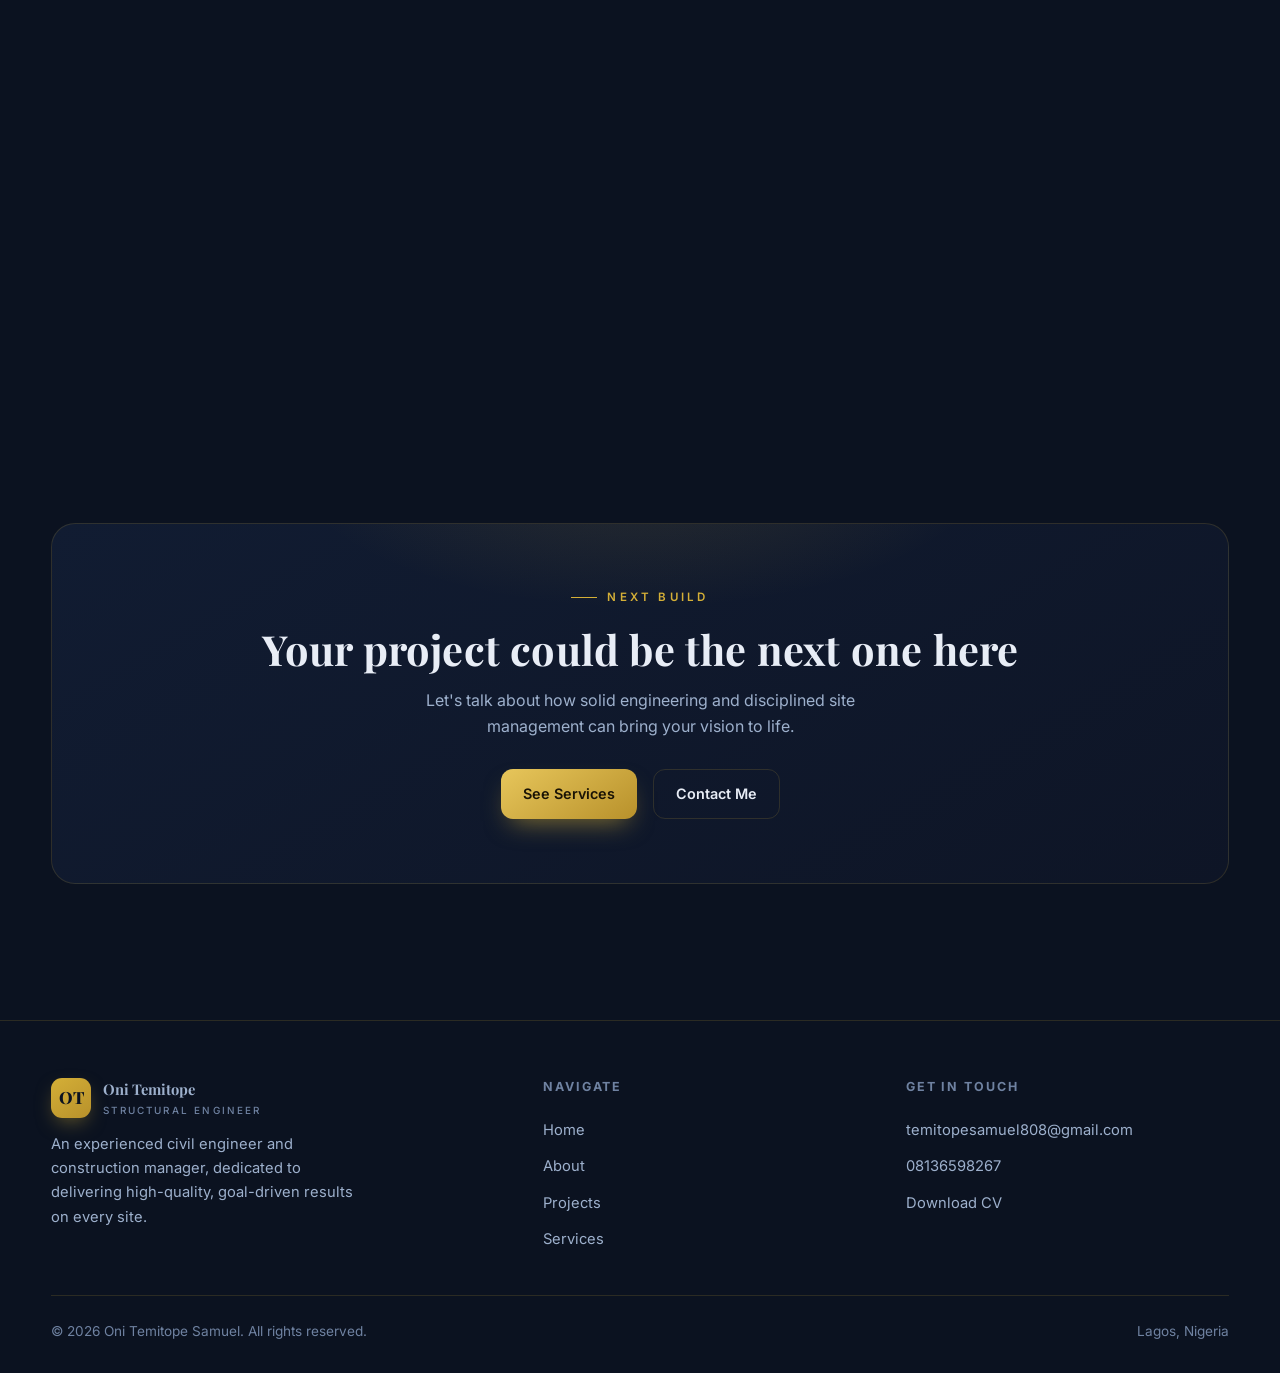
==== commit b99cdff4: "Update project photos" ====
--- a/projects.html
+++ b/projects.html
@@ -199,8 +199,8 @@
       </article>
        
 
-      <article class="proj reveal" data-cat="residential">
-        <div class="thumb"><span class="cat">Residential</span><img src="https://images.unsplash.com/photo-1523217582562-09d0def993a6?auto=format&fit=crop&w=700&q=80" alt="Block setting for storey building"></div>
+      <article class="proj reveal" data-cat="commercial">
+        <div class="thumb"><span class="cat">Commercial</span><img src="https://images.unsplash.com/photo-1523217582562-09d0def993a6?auto=format&fit=crop&w=700&q=80" alt="Block setting for storey building"></div>
         <div class="body">
           <h3>Johnson Residence — Block Settings</h3>
           <div class="loc">▸ Lekki Phase 1, Lagos</div>
